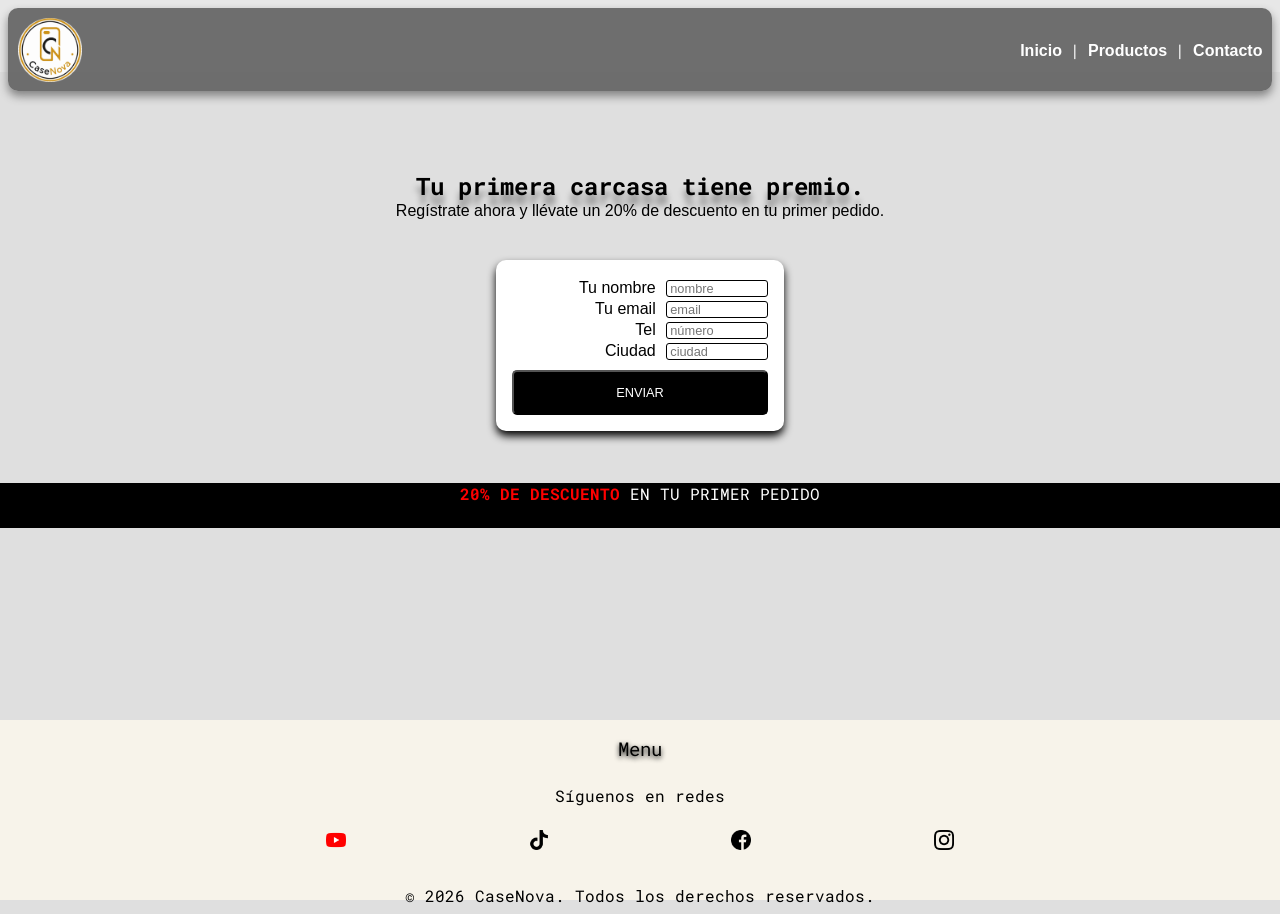
==== landing.html @ f1e0491a "Primeros datos" ====
<!DOCTYPE html>
<html lang="es">

<head>
    <meta charset="UTF-8">
    <meta name="viewport" content="width=device-width, initial-scale=1.0">
    <title>Ofertas CaseNova</title>
    <link rel="preconnect" href="https://fonts.googleapis.com">
    <link rel="preconnect" href="https://fonts.gstatic.com" crossorigin>
    <link href="https://fonts.googleapis.com/css2?family=Roboto+Mono:ital,wght@0,100..700;1,100..700&display=swap"
        rel="stylesheet">
    <link rel="stylesheet" href="/css/general.css">
    <link rel="stylesheet" href="/css/responsivo.css">
    <link rel="stylesheet" href="/css/colores.css">
    <link rel="stylesheet" href="/css/estilosLanding.css">
</head>
<style>
    
</style>
<body>
    <!-- CABECERA WEB -->
    <header id="landingWeb">
        <!-------MENU NAVAGACIÓN------>
     
        <nav class="menuSup2 menuSup">    
                <a href="/index.html">
                    <img src="/img/logo CaseNova.png" alt="Logo-CaseNova" id="logoWeb">
                </a> 
            <input type="checkbox" id="menuHam">
            <label for="menuHam">
                <span></span>
                <span></span>
                <span></span>
            </label>
            <ul class=" menuSuperior2">
                <li><a href="/index.html#cabecera" class="textoMenuH">Inicio</a></li>
                <li class="separador">|</li>
                <li><a href="/index.html#cuerpo" class="textoMenuH">Productos</a></li>
                <li class="separador">|</li>
                <li><a href="/index.html#pieWeb" class="textoMenuH">Contacto</a></li>
            </ul>
       </nav> 
       </header>
     

    
    <main class="cuerpoContacto">
                 <!---------TITULOS CABECERA----- -->

            <h2 id="tituloLanding">Tu primera carcasa tiene premio.</h2>
            <p id="parrafoLanding"> Regístrate ahora y llévate un 20% de descuento en tu primer pedido.</p>

           <section class="contenedorFormularioLanding">    
            <form action="" id="FormLanding">
                <section class="bloq1">
                    <label for="submit" class="formularioTexto">Tu nombre</label>
                    <input type="text" class="formulario formularioEnviar"  placeholder=" nombre">
                </section>
                 <section class="bloq2">
                     <label for="submit" class="formularioTexto">Tu email</label>
                     <input type="email" class="formulario formularioEnviar"  placeholder=" email">
                 </section>
                 <section class="bloq3">
                     <label for="submit" class="formularioTexto">Tel</label>
                     <input type="number" class="formulario formularioEnviar"  placeholder=" número">
                 </section>
                 <section class="bloq4">
                     <label for="submit" class="formularioTexto">Ciudad</label>
                     <input type="text" class="formulario formularioEnviar"  placeholder=" ciudad">
                 </section>
                <button type="submit" id="botonLanding">ENVIAR</button>
            </form>
            

        </section>
        <section class="barradaPromoLandig">
            <p class="textoPromo"><span>20% DE DESCUENTO</span> EN TU PRIMER PEDIDO</p>
        </section>

    </main>



    <!----- PIE DE PÁGINA---->
    <footer id="pieWebLanding">


        <!-- ----BLOQUE MENU INFERIRO PIE -->
        <details id="acordeonPie">
            <summary id="contenedorMenu">Menu</summary>
             <ul id="menuInferior">
            <li class="menuLista"><a href="/index.html#cabecera"class="textoMenuInf">Inicio</a></li>
            <li class="menuLista"><a href="/index.html#cuerpo"class="textoMenuInf">Productos</a></li>
            <li class="menuLista"><a href="/index.html#logo1"class="textoMenuInf">Contacto</a></li>
            </ul>
        </details>

        <!-- -------BLOQUE REDES SOCIALES---- -->

        <p id="textoRedes">Síguenos en redes</p>
        <div id="separadorPie"></div>
        <figure id="contenedorLogos">
            <a href="https://www.youtube.com/" target="_blank"><img src="/img/youtube.png" alt="" class="logo1 logosRedes" id="logosRedes1"></a>
            <a href="https://www.tiktok.com/es-419/" target="_blank"><img src="/img/tik-tok.png" alt="" class="logo2 logosRedes" id="logosRedes2"></a>
            <a href="https://www.facebook.com/login/?next=https%3A%2F%2Fwww.facebook.com%2F%3Flocale%3Des_ES" target="_blank"><img src="/img/facebook.png" alt="" class="logo3 logosRedes" id="logosRedes3"></a>
            <a href="https://www.instagram.com/" target="_blank"><img src="/img/instagram.png" alt="" class="logo4 logosRedes" id="logosRedes4"></a>
        </figure>


        <!-- ------COPY RIGHT----- -->
        <p id="textoPie">
            &copy; 2026 CaseNova. Todos los derechos reservados.
        </p>
    </footer>
</body>

</html>
---- css/general.css ----
/* CSS GENRALES */
        *,
        *::before,
        *::after {
            padding: 0;
            margin: 0;
            box-sizing: border-box;
            scroll-behavior: smooth;
        }

        body {
            
            width: 100vw;
            /* overflow: hidden; */
            font-family: "Roboto Mono", monospace;
            font-optical-sizing: auto;
            font-weight: 400;
            font-style: normal;
            background-color: #DFDFDF;
        }
      
             /*----- ESTILOS CABECERA WEB------ */
        #cabecera {
            width: 100%;
            min-height: clamp(400px, 60svh, 800px);
            height: auto;
            background-image: url(/img/HEROWEB.webp);
            background-repeat: no-repeat;
            background-size: cover;
            background-position: center;
            padding: 10px 10px;
            display: flex;
            flex-direction: column;
            justify-content: space-between;
            align-items: center;
            box-shadow: 0 5px 0px gray;
            gap: 2rem;
        }


        /* MENÚ HAMBURGUESA */
        .menuSup2 {
            position: relative;
            text-align: right;
            padding: 0 1rem;
        }
         #menuHam{
            display: none;
        }

        .menuSup2 label {
            display: none;
            width: 1.8rem;
            height: 1.35rem;
            flex-direction: column;
            justify-content: space-between;
        }
        .menuSup2 label span {
            display: block;
            height: 0.25rem;
            background-color: rgb(255, 255, 255);
            border-radius: 5px;
            transition: all 0.5s ease;
        }
        #menuHam:checked+label span:nth-child(1) {
            transform: translateY(0.55rem) rotate(45deg);
        }
          #menuHam:checked+label span:nth-child(2) {
            opacity: 0;
        }
          #menuHam:checked+label span:nth-child(3) {
            transform: translateY(-0.55rem) rotate(-45deg);
        }
      
        .menuSuperior2{
            list-style-type: none;
            display: flex;
            border-radius: 0 0 5px 5px;
        }
        a{
        padding: 0.5rem;
        }
        .separador{
            color: #ffffff;
        }
        .menuSuperior2 a{
            color: white;
            text-decoration: none;

        }

      
        
        /* ------CONTENDOR DE MENU---- */
           .menuSup {
            width: 100%;
            height: auto;
            padding: 0.1rem;
            background: rgba(87, 87, 87, 0.836);
            display: flex;
            align-items: center;
            justify-content: space-between;
            position: sticky;
            border-radius: 10px;
            top: 5px;
            box-shadow: 0 5px 10px gray;
        }

          .menuSuperior {
            width: 70%;
            list-style: none;
            display: flex;
            justify-content: center; 
            align-items: center;   
            background-color: #3a3a3a;         
        }
        
          .textoMenu{
            padding: 3px;
            border-radius: 5px;
            border: 1px var(--color-borde) solid;
            background-color: var(--color-superficie);
            margin:0 0.4rem;
            box-shadow: 0 2px 5px rgb(0, 0, 0);

        }
        .textoMenuH{
            font-size: 1rem;
        }
       
        .textoMenu:hover{
            box-shadow: 0 5px 10px gray;
            transform: scale(1.1);
            transition: all 0.5s ease;
        }

        /* ---BOTON PRINCIPAL HERO---- */

        .botonCtaHero{
            text-align: center;
            box-shadow: 0 2px 10px gray;
            margin-bottom: 1rem;
        }

        /* ----LOGOS COMFIANZA HERO--- */

        #contenedorLogosConfianza{
            width: fit-content;
            max-width: 90%;
            margin: 1rem auto 0 auto;
            padding: 0.7rem 1rem;
            display: flex;
            justify-content: center;
            align-items: center;
            gap:4rem ;
            background-color: rgba(255, 255, 255, 0.18);
            border: 1px solid rgba(255, 255, 255, 0.35);
            border-radius: 999px;
            backdrop-filter: blur(6px);
            box-shadow: 0 6px 18px rgba(0, 0, 0, 0.18);
        }
         .logosConfianza{
            max-width: 1rem;
        }

 
       
        /* -----EFECTOS LINK MENUS--- */
          a {
            font-family: Arial, Helvetica, sans-serif;
            font-weight: bold;

            text-decoration: none;
        }
          a:hover {
            color: var(--color-texto-suave);

        }
      
    
        /* ------LOGO HEADER DE LA MARCA---- */
   
        #logoWeb {
                width: clamp(30px, 5vw, 100px);
                aspect-ratio: 1 / 1;
                display: block;
        }


      /* ----TITULO WEB H1---- */
        
        #tituloWeb {
            text-align: center;
            font-size: clamp(2.5rem, 4vw, 4rem);
            color: white;
            text-shadow:  0 5px 8px rgba(229, 229, 229, 0.597);
            font-family: Impact, Haettenschweiler, 'Arial Narrow Bold', sans-serif;
        }
         #subtitulo {
            width: 80%;
            text-align: center;
            font-size: clamp(0.8rem, 3vw, 4rem);
            font-weight: 300;
            color: white;
            text-shadow:  0 2px 10px rgb(0, 0, 0);
            padding: 0 2rem;
        }

        /* ESTILO CUERPO */
        #cuerpo {
            width: 100%;
            min-height: 50vh;
            background-color: var(--color-superficie);
            display: flex;
            flex-direction: column;
            align-items: center;
            text-align: center;
            padding: 1rem;
            gap: 10px;
        }

        #contenedorCta,
        #contenedorFoto {
            width: 100%;
            display: flex;
            flex-direction: column;
            align-items: center;
            background-color: rgb(82, 82, 82);
            border: 2px var(--color-borde) solid;
            padding: 1.5rem;
            gap: 10px;
            border-radius: 0.5rem;
            box-shadow: 0 5px 10px gray;
        }

        #tituloCta,
        #tituloFoto {
            width: 80%;
            color: white;
            font-size: 1.2rem;
        }

        #textoCta,
        #textoFoto {
            width: 80%;
            color: white;
            text-align: center;
            font-size: 0.7rem;
            margin-bottom: 2rem;
        }

        #botonCta,
        .botonFoto {
            display: inline-block;
            width: fit-content;
            max-width: 80%;
            color: white;
            background: linear-gradient(135deg, #000000, #3a3a3a);
            padding: 0.75rem 1.2rem;
            border-radius: 999px;
            border: 1px solid var(--color-borde);
            font-size: 0.8rem;
            font-weight: 700;
            letter-spacing: 0.08rem;
            text-transform: uppercase;
            box-shadow: 0 6px 14px rgba(0, 0, 0, 0.35);
            transition: 
            transform 0.3s ease,
            box-shadow 0.3s ease,
            color 0.3s ease;
        }

        #botonCta:hover,
        .botonFoto:hover {
            background-color:var(--color-texto-suave);
            color:var(--color-fondo);
        }
        
        .fotoMovil{
            max-width: 90%;
            border-radius: 30px;
            padding: 1rem;
        }
        /* ESTILOS PIE DE PAGINA */
        #pieWeb {
            display: flex;
            flex-direction: column;
            align-items: center;
            gap: 0.1rem;
            background-color: var(--color-fondo);
        }

        /* -----MANU INFERIOR----- */

        #contenedorMenu{
            list-style: none;
        }
         #contenedorMenu:hover{
            color: gray;
        }
        

    
        .textoMenuInf{
            font-size: clamp(1.2rem, 2vw, 5rem);
            color: rgb(34, 34, 34);
            padding: 1rem;
            margin-top: 2rem;
            text-shadow: 0 2px 5px black;

        }
        #acordeonPie{
         font-size: clamp(1rem, 3vw, 5rem);
         text-shadow: 0 2px 5px black;   
         text-align: center;
         padding: 0.9rem;
         margin-top: 0.1rem;
         border-radius: 10px;
        }
        #menuInferior{
            list-style: none;
            text-align: left;
            margin: 1rem;
        }
        .menuLista{
            text-align: center;
            margin-top: 1rem;
        }

        /* -----FORMULARIO PIE WEB ------*/
        .contenedorFormulario{
            width: min(60%, 420px);
            padding: 1rem 1.2rem;
            border-radius: 12px;
            border: 1px solid rgba(0, 0, 0, 0.12);
            text-align: center;
            background-color: rgba(255, 255, 255, 0.65);
            box-shadow: 0 4px 12px rgba(0, 0, 0, 0.08);
            gap: 0.5rem;
        }
        .textoFormWeb{
            min-width: 60%;
            font-size: 0.8rem;
            margin: 10px;
            text-align: center;
            font-family: 'Franklin Gothic Medium', 'Arial Narrow', Arial, sans-serif;
        }
        .FormularioPieWeb{
            min-width: 80%;
        }
        #email{
            max-width: 70%;
            background-color: rgb(226, 226, 226);
            border-radius: 4px;
            color: black;
            margin: 0.3rem;
        }
        .botonForm{
            padding: 0.20rem 0.8rem;
            border-radius: 8px;
            border: 1px solid rgba(0, 0, 0, 0.25);
            background-color: transparent;
            color: black;
            font-family: "Roboto Mono", monospace;
            font-size: 0.68rem;
            font-weight: 600;
            cursor: pointer;
            transition: background-color 0.25s ease, color 0.25s ease, transform 0.25s ease;
        }
        /* logos redes */
        #separadorPie{
            width: 100%;
            height: 0.01rem;
            background-color: var(--color-texto-suave);
           
        }
        #textoRedes{
            width: 100%;
            text-align: center;
            font-size: 0.8rem;
            margin-top: 0.5rem;
        }
        #contenedorLogos{
            min-width: 50%;
            display: flex;
            justify-content:center;
            align-items: center;
            gap: 3rem;
            padding: 10px;
        }
        .logosRedes{
            width: clamp(10px, 4vw, 20px);
            height: clamp(10px, 4vw, 20px);
            margin: 0.2rem;
        }
        #textoPie{
            text-align: center;
            font-size: 0.5rem;
            padding: 0.5rem;    
        }
---- css/responsivo.css ----
@media screen and (min-width: 480px){
     .textoMenu{
            width: 100%;
            height: 100%;
            font-size: 1rem;
            margin: 0.5rem;
        }

        #tituloWeb {
            text-align: center;
            font-size: clamp(3rem, 4vw, 4rem);
        }
         #subtitulo {
            text-align: center;
            margin-top: 0.2rem;
            font-size: clamp(1rem, 3vw, 4rem);

        }
         #contenedorLogos{
            min-width: 50%;
            display: flex;
            justify-content:center;
            align-items: center;
            gap: 3rem;
        }

}

/* MENU OCULTO HAMBURGUESA */

  @media screen and (max-width: 500px){
            .menuSup2 label{
                display: flex;
            }
            .separador{
                display: none;
            }

             .menuSuperior2{
            font-size: 2rem;
            text-transform: uppercase;
            display: none;
            position: relative;
            top: 0;
            left: 0;
            width: fit-content;
            flex-direction: column;
            background-color: gray;
            padding: 1rem 0;
        }
             #menuHam:checked ~ .menuSuperior2{
           display: flex;
        }
        }

@media screen and (min-width: 768px){
    /* CABECERA*/

    /* menu superior */
        #menuSuperior{
            gap: 2rem;
            
        }
        .textoMenu{
            width: 100%;
            height: 100%;
            font-size: 1.4rem;
            font-weight: 500;
        }

        #tituloWeb {
            text-align: center;
            font-size: clamp(3rem, 6vw, 5rem);
            margin-top: 3rem;
        }
         #subtitulo {
            text-align: center;
            font-size: clamp(1.7rem, 3vw, 4rem);
        }



    /* CUERPO */
      #cuerpo {
            width: 100%;
            min-height: 50vh;
            background-color: var(--color-superficie);
            display: flex;
            flex-direction: column;
            align-items: center;
            text-align: center;
            padding: 1rem;
            gap: 10px;
        }

        /* CONTENEDOR FOTOS */
         #contenedorFotos{
            display: flex;
            flex-direction: row;
        }

         .fotoMovil{
            max-width: 50%;
            border-radius: 50px;
            padding: 1.5rem;
        }

        #contenedorCta,
        #contenedorFoto {
            width: 100%;
            display: flex;
            flex-direction: column;
            align-items: center;
            background-color: rgb(82, 82, 82);
            border: 2px var(--color-borde) solid;
            padding: 1.5rem;
            gap: 10px;
            border-radius: 0.5rem;
            box-shadow: 0 5px 10px gray;
        }
        #botonCta,
        .botonFoto {
            padding: 1rem 2rem;
            border: 1px solid var(--color-borde);
            font-size: 1.2rem;
            font-weight: 700;
            letter-spacing: 0.08rem;
        }

        /* textos contedores centrales */

        #tituloCta,
        #tituloFoto {
            width: 100%;
            font-size: 2.5rem;
        }

        #textoCta,
        #textoFoto {
            width: 100%;
            text-align: center;
            font-size: 1.2rem;
        }


        /* PIE DE WEB */

         #pieWeb {
            display: flex;
            flex-direction: column;
            align-items: center;
            gap:1rem;
            background-color: var(--color-fondo);
            padding: 2rem;
        }
        #acordeonPie{
            font-size: 2.5rem;
        }
        #textoMenuInf{
            font-size: 2rem;

        }
      
        #menuInferior{
            list-style: none;
            text-align: left;
            margin: 2rem;
        }
        /* logos redes */
        #separadorPie{
            width: 40%;
            height: 1px;
            background-color: var(--color-texto-suave);
           
        }
        #textoRedes{
            width: 100%;
            text-align: center;
            font-size: 1rem;
        }
   
    
        #textoPie{
            text-align: center;
            font-size: 0.8rem;    
        }
        


        
}

@media (min-width: 1024px){
     /* CABECERA*/

    /* menu superior */
        .textoMenu{
            width: 100%;
            font-size: 2rem;
            font-weight: 500;
        }

        #tituloWeb {
            text-align: center;
            margin-top: 5rem;
            font-size: clamp(4rem, 4vw, 5rem);
        }
        #subtitulo {
            text-align: center;
            font-size: clamp(1.5rem, 3vw, 4rem);
            margin: 2rem;
        }
        


    /* CUERPO */



        /* CONTENEDOR FOTOS */
        #contenedorFotos{
            display: flex;
            justify-content: center;
        }

        .fotoMovil{
            max-width: 50%;
            border-radius: 80px;
            padding: 2.5rem;
        }

        #contenedorCta,
        #contenedorFoto {
            width: 100%;
            display: flex;
            flex-direction: column;
            align-items: center;
            background-color: rgb(82, 82, 82);
            border: 2px var(--color-borde) solid;
            padding: 2rem;
            gap: 10px;
            border-radius: 0.5rem;
            box-shadow: 0 5px 10px gray;
        }

        /* textos contedores centrales */

        #tituloCta,
        #tituloFoto {
            width: 100%;
            font-family: Arial, Helvetica, sans-serif;
            font-weight: bold;
            font-size: 4rem;
        }

        #textoCta,
        #textoFoto {
            width: 100%;
            font-family: Arial, Helvetica, sans-serif;
            text-align: center;
            font-size: 1.7rem;
        }




        /* PIE DE WEB */
        
         #pieWeb {
            display: flex;
            flex-direction: column;
            align-items: center;
            gap:1.5rem;
            background-color: var(--color-fondo);
            padding: 2rem;
        }
        #acordeonPie{
            font-size: 1.2rem;
        }
        #textoMenuInf{
            width: 100%;
            font-size: 1.5rem;
            text-align: center;

        }
      
        #menuInferior{
            list-style: none;
            text-align: left;
            margin: 2rem;
        }
        /* logos redes */
        #separadorPie{
            width: 20%;
            height: 1px;
            background-color: var(--color-texto-suave);
           
        }
        #textoRedes{
            width: 100%;
            text-align: center;
            font-size: 1rem;
        }
        #contenedorLogos{
            min-width: 70%;
            display: flex;
            justify-content: space-evenly;
            align-items: center;
        }
        #logosRedes{
            width:2rem;
            height:2rem;
            margin: -2rem;
        }
        #textoPie{
            text-align: center;
            font-size: 1rem;    
        }

    
}
@media (min-width: 1440px){

    
        #logosWeb{
            width: 100rem;
            height: auto;
        }
    
}


@media (orientation: landscape) and (max-width: 480px){
  #cabecera{
        min-height: 80svh;
        height: auto;
        padding: 10px;
        box-sizing: border-box;
        justify-content: flex-start;
        gap: 2rem;
}


}
---- css/colores.css ----
:root{
  --color-fondo: #f7f3ea;
  --color-superficie: #ffffff;

  --color-primario: #123c2d;
  --color-primario-suave: #dcebdd;

  --color-secundario: #8b6f47;
  --color-acento: #d96c3d;
  --color-acento-hover: #b9552f;

  --color-texto: #1f2933;
  --color-texto-suave: #6b7280;

  --color-borde: #e2d6c2;
  --color-sombra: rgba(18, 60, 45, 0.15);
}
---- css/estilosLanding.css ----
body{
    margin: 0;
    height: 100%;
 }
 body{
    height: 100vh;
    display: grid;
    grid-template-rows: 10% 70% 20%;
 }
 /* ------MENU SUPERIOR LANDING---- */
   #menuSupLanding {
            width: 100%;
            padding: 0.1rem;
            background: rgba(255, 255, 255, 0.836);
            color: var(--color-superficie);
            display: flex;
            align-items: center;
            /* position: sticky; */
            border-radius: 5px;
            top: 5px;
            box-shadow: 0 5px 10px gray;
        }
 
 
 /* -------ESTILOS LADING------- */
        #landingWeb {
            width: 100%;
            height: 8vh;
            padding: 0.5rem;
            background-color: rgb(231, 231, 231);
            display: flex;
            flex-direction: column;
            gap: 1rem;
        }

           #pieWebLanding {
            width: 100%;
            display: flex;
            flex-direction: column;
            align-items: center;
            gap: 0.1rem;
            background-color: var(--color-fondo);
        }



        /* CUERPO LADING */
        .cuerpoContacto{
                width: 100%;
        }


        /* ----TITULOS LANDING----- */
       

    #tituloLanding{
        width: 100%;
        margin-top:5rem;
        padding: 0 4rem;
        text-align: center;
        text-shadow: 0 10px 6px grey;
    }
    #parrafoLanding{
        width: 100%;
        font-size: 1rem;
        text-align: center;
        padding: 0 4rem;
        margin-bottom: 0.5rem;
        font-family: 'Franklin Gothic Medium', 'Arial Narrow', Arial, sans-serif;
    }


    /* -----FORMULARIO LANDING------ */

    .contenedorFormularioLanding{
        display: flex;
        align-items: center;
        justify-content: center;
        width: 100%;
        padding: 2rem;
        text-align: center;
    
    }
    #FormLanding{
        display: flex;
        flex-direction: column;
        justify-content: center;
        align-items: center;
        max-width: 60%;
        text-align: left;
        background-color: rgb(255, 255, 255);
        padding: 1rem;
        border-radius: 10px;
        box-shadow: 0 5px 8px black;

    }
    .formulario{
        text-align: left;
        width: 20%;
        font-size: 0.8rem;
    }
    
    .formularioEnviar{
        width: 40%;
        color: black;
        font-size: 0.5rem;
        max-width: 50%;
        border: 1px black solid;
        border-radius: 3px;
        text-align: left;
        font-size: 0.8rem;
    }
    .formularioTexto{
        font-size: 1rem;
        font-family: 'Franklin Gothic Medium', 'Arial Narrow', Arial, sans-serif
    }
    .bloq1, 
    .bloq2,
    .bloq3,
    .bloq4,
    .bloq5 {
        width: 100%;
        text-align: right;
    }
    

    #botonLanding{
        width: 100%;
        padding: 0.8rem 1.5rem;
        margin-top: 10px;
        text-align: center;
        border-radius: 5px;
        background-color: black;
        font-size: 0.5rem;
        color: rgb(255, 255, 255);
        font-size: 0.8rem;
    }

    /*-------BARRA PROMOCION LANDING----- */
    .barradaPromoLandig{
        width: 100%;
        min-height: 5vh;
        background-color: black;
    }
    .textoPromo{
        color: white;
        text-align: center;
        margin: 20px;
    }
    .textoPromo span{
       font-weight: 800;
       color: red;
    }
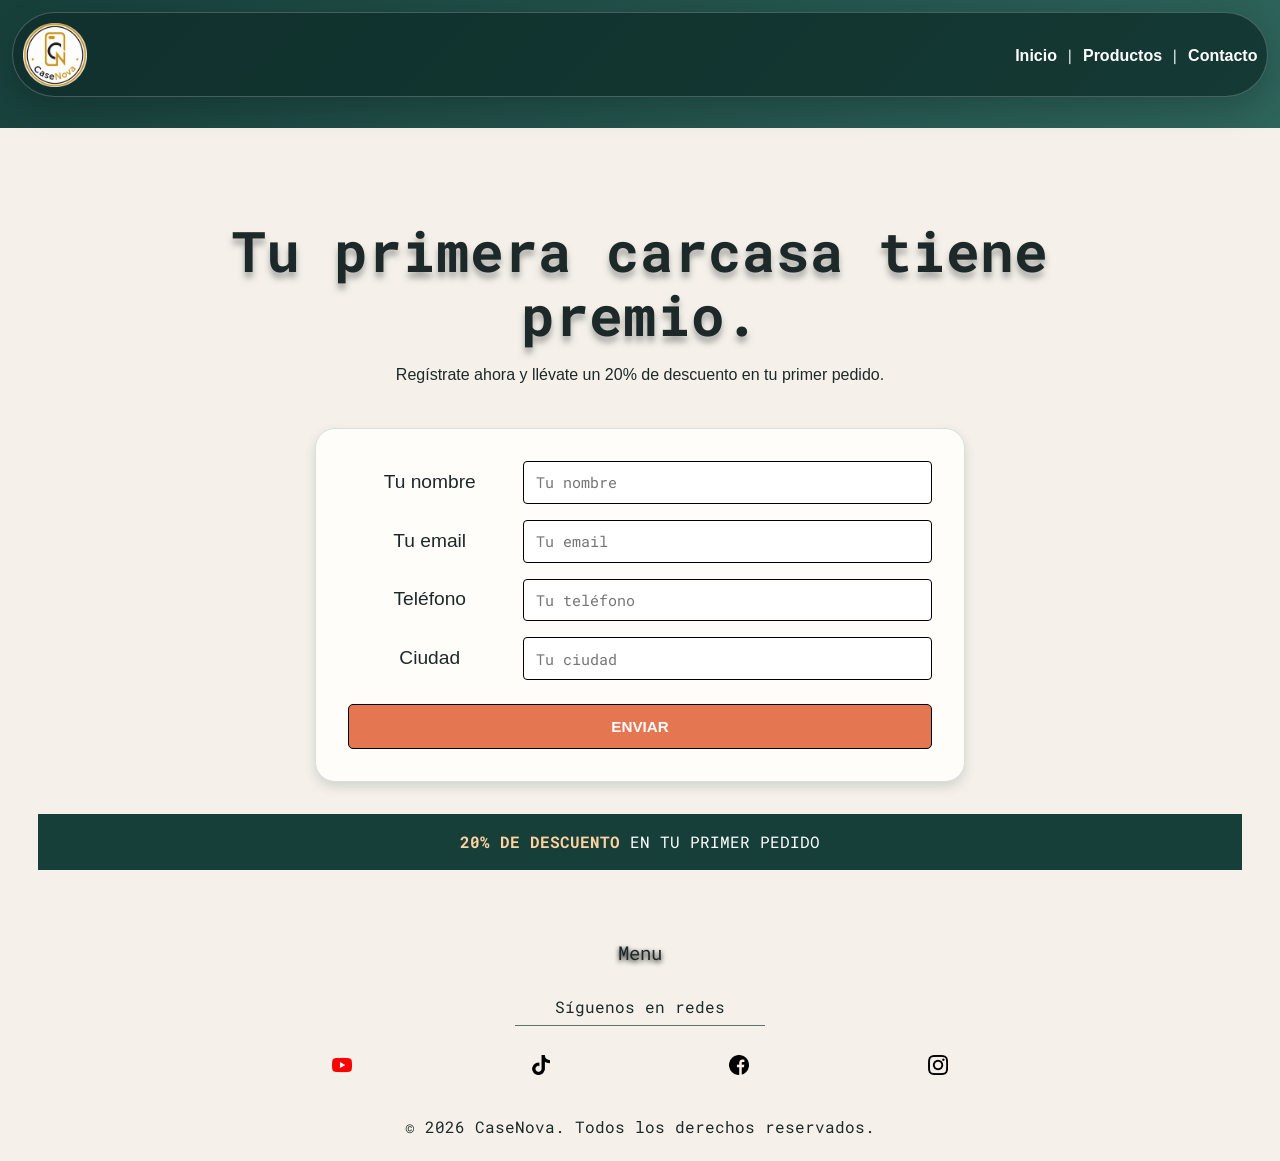
==== commit affad4d5: "Optimización colores y responsivo" ====
--- a/landing.html
+++ b/landing.html
@@ -9,10 +9,10 @@
     <link rel="preconnect" href="https://fonts.gstatic.com" crossorigin>
     <link href="https://fonts.googleapis.com/css2?family=Roboto+Mono:ital,wght@0,100..700;1,100..700&display=swap"
         rel="stylesheet">
-    <link rel="stylesheet" href="/css/general.css">
-    <link rel="stylesheet" href="/css/responsivo.css">
-    <link rel="stylesheet" href="/css/colores.css">
-    <link rel="stylesheet" href="/css/estilosLanding.css">
+    <link rel="stylesheet" href="css/colores.css">
+    <link rel="stylesheet" href="css/general.css">
+    <link rel="stylesheet" href="css/responsivo.css">
+    <link rel="stylesheet" href="css/estilosLanding.css">
 </head>
 <style>
     
@@ -23,8 +23,8 @@
         <!-------MENU NAVAGACIÓN------>
      
         <nav class="menuSup2 menuSup">    
-                <a href="/index.html">
-                    <img src="/img/logo CaseNova.png" alt="Logo-CaseNova" id="logoWeb">
+                <a href="index.html">
+                    <img src="img/logo CaseNova.png" alt="Logo de CaseNova" id="logoWeb">
                 </a> 
             <input type="checkbox" id="menuHam">
             <label for="menuHam">
@@ -33,11 +33,11 @@
                 <span></span>
             </label>
             <ul class=" menuSuperior2">
-                <li><a href="/index.html#cabecera" class="textoMenuH">Inicio</a></li>
+                <li><a href="index.html#cabecera" class="textoMenuH">Inicio</a></li>
                 <li class="separador">|</li>
-                <li><a href="/index.html#cuerpo" class="textoMenuH">Productos</a></li>
+                <li><a href="index.html#cuerpo" class="textoMenuH">Productos</a></li>
                 <li class="separador">|</li>
-                <li><a href="/index.html#pieWeb" class="textoMenuH">Contacto</a></li>
+                <li><a href="index.html#pieWeb" class="textoMenuH">Contacto</a></li>
             </ul>
        </nav> 
        </header>
@@ -53,20 +53,20 @@
            <section class="contenedorFormularioLanding">    
             <form action="" id="FormLanding">
                 <section class="bloq1">
-                    <label for="submit" class="formularioTexto">Tu nombre</label>
-                    <input type="text" class="formulario formularioEnviar"  placeholder=" nombre">
+                    <label for="nombre" class="formularioTexto">Tu nombre</label>
+                    <input type="text" id="nombre" name="nombre" class="formularioEnviar" placeholder="Tu nombre" autocomplete="name" required>
                 </section>
                  <section class="bloq2">
-                     <label for="submit" class="formularioTexto">Tu email</label>
-                     <input type="email" class="formulario formularioEnviar"  placeholder=" email">
+                     <label for="emailLanding" class="formularioTexto">Tu email</label>
+                     <input type="email" id="emailLanding" name="email" class="formularioEnviar" placeholder="Tu email" autocomplete="email" required>
                  </section>
                  <section class="bloq3">
-                     <label for="submit" class="formularioTexto">Tel</label>
-                     <input type="number" class="formulario formularioEnviar"  placeholder=" número">
+                     <label for="telefono" class="formularioTexto">Teléfono</label>
+                     <input type="tel" id="telefono" name="telefono" class="formularioEnviar" placeholder="Tu teléfono" autocomplete="tel">
                  </section>
                  <section class="bloq4">
-                     <label for="submit" class="formularioTexto">Ciudad</label>
-                     <input type="text" class="formulario formularioEnviar"  placeholder=" ciudad">
+                     <label for="ciudad" class="formularioTexto">Ciudad</label>
+                     <input type="text" id="ciudad" name="ciudad" class="formularioEnviar" placeholder="Tu ciudad" autocomplete="address-level2">
                  </section>
                 <button type="submit" id="botonLanding">ENVIAR</button>
             </form>
@@ -89,9 +89,9 @@
         <details id="acordeonPie">
             <summary id="contenedorMenu">Menu</summary>
              <ul id="menuInferior">
-            <li class="menuLista"><a href="/index.html#cabecera"class="textoMenuInf">Inicio</a></li>
-            <li class="menuLista"><a href="/index.html#cuerpo"class="textoMenuInf">Productos</a></li>
-            <li class="menuLista"><a href="/index.html#logo1"class="textoMenuInf">Contacto</a></li>
+            <li class="menuLista"><a href="index.html#cabecera" class="textoMenuInf">Inicio</a></li>
+            <li class="menuLista"><a href="index.html#cuerpo" class="textoMenuInf">Productos</a></li>
+            <li class="menuLista"><a href="index.html#pieWeb" class="textoMenuInf">Contacto</a></li>
             </ul>
         </details>
 
@@ -100,10 +100,10 @@
         <p id="textoRedes">Síguenos en redes</p>
         <div id="separadorPie"></div>
         <figure id="contenedorLogos">
-            <a href="https://www.youtube.com/" target="_blank"><img src="/img/youtube.png" alt="" class="logo1 logosRedes" id="logosRedes1"></a>
-            <a href="https://www.tiktok.com/es-419/" target="_blank"><img src="/img/tik-tok.png" alt="" class="logo2 logosRedes" id="logosRedes2"></a>
-            <a href="https://www.facebook.com/login/?next=https%3A%2F%2Fwww.facebook.com%2F%3Flocale%3Des_ES" target="_blank"><img src="/img/facebook.png" alt="" class="logo3 logosRedes" id="logosRedes3"></a>
-            <a href="https://www.instagram.com/" target="_blank"><img src="/img/instagram.png" alt="" class="logo4 logosRedes" id="logosRedes4"></a>
+            <a href="https://www.youtube.com/" target="_blank" rel="noopener noreferrer" aria-label="YouTube"><img src="img/youtube.png" alt="" class="logo1 logosRedes" id="logosRedes1"></a>
+            <a href="https://www.tiktok.com/es-419/" target="_blank" rel="noopener noreferrer" aria-label="TikTok"><img src="img/tik-tok.png" alt="" class="logo2 logosRedes" id="logosRedes2"></a>
+            <a href="https://www.facebook.com/" target="_blank" rel="noopener noreferrer" aria-label="Facebook"><img src="img/facebook.png" alt="" class="logo3 logosRedes" id="logosRedes3"></a>
+            <a href="https://www.instagram.com/" target="_blank" rel="noopener noreferrer" aria-label="Instagram"><img src="img/instagram.png" alt="" class="logo4 logosRedes" id="logosRedes4"></a>
         </figure>
 
 
--- a/css/colores.css
+++ b/css/colores.css
@@ -1,17 +1,16 @@
-:root{
-  --color-fondo: #f7f3ea;
-  --color-superficie: #ffffff;
-
-  --color-primario: #123c2d;
-  --color-primario-suave: #dcebdd;
-
-  --color-secundario: #8b6f47;
-  --color-acento: #d96c3d;
-  --color-acento-hover: #b9552f;
-
-  --color-texto: #1f2933;
-  --color-texto-suave: #6b7280;
-
-  --color-borde: #e2d6c2;
-  --color-sombra: rgba(18, 60, 45, 0.15);
+:root {
+  --color-fondo: #f5f1ea;
+  --color-superficie: #fffdf9;
+  --color-superficie-oscura: #173f3a;
+  --color-primario: #173f3a;
+  --color-primario-suave: #dce9e2;
+  --color-secundario: #b58b5b;
+  --color-acento: #e47752;
+  --color-acento-hover: #c85c3a;
+  --color-texto: #1d2928;
+  --color-texto-suave: #62706c;
+  --color-borde: #d9e0d9;
+  --color-sombra: rgba(23, 63, 58, 0.16);
+  --radio: 1.25rem;
+  --ancho-contenido: 72rem;
 }
--- a/css/general.css
+++ b/css/general.css
@@ -9,32 +9,33 @@
         }
 
         body {
-            
-            width: 100vw;
-            /* overflow: hidden; */
+            width: 100%;
+            min-width: 320px;
+            overflow-x: hidden;
             font-family: "Roboto Mono", monospace;
             font-optical-sizing: auto;
             font-weight: 400;
             font-style: normal;
-            background-color: #DFDFDF;
+            background-color: var(--color-fondo);
+            color: var(--color-texto);
         }
       
              /*----- ESTILOS CABECERA WEB------ */
         #cabecera {
             width: 100%;
-            min-height: clamp(400px, 60svh, 800px);
+            min-height: min(48rem, 92svh);
             height: auto;
-            background-image: url(/img/HEROWEB.webp);
+            background-image: linear-gradient(180deg, rgba(11, 35, 33, 0.18), rgba(11, 35, 33, 0.72)), url(../img/HEROWEB.webp);
             background-repeat: no-repeat;
             background-size: cover;
             background-position: center;
-            padding: 10px 10px;
+            padding: 0.75rem clamp(1rem, 4vw, 3rem) 2.5rem;
             display: flex;
             flex-direction: column;
             justify-content: space-between;
             align-items: center;
-            box-shadow: 0 5px 0px gray;
-            gap: 2rem;
+            box-shadow: inset 0 -1px rgba(255, 255, 255, 0.15);
+            gap: 1.5rem;
         }
 
 
@@ -65,10 +66,10 @@
         #menuHam:checked+label span:nth-child(1) {
             transform: translateY(0.55rem) rotate(45deg);
         }
-          #menuHam:checked+label span:nth-child(2) {
+        #menuHam:checked+label span:nth-child(2) {
             opacity: 0;
         }
-          #menuHam:checked+label span:nth-child(3) {
+        #menuHam:checked+label span:nth-child(3) {
             transform: translateY(-0.55rem) rotate(-45deg);
         }
       
@@ -96,14 +97,15 @@
             width: 100%;
             height: auto;
             padding: 0.1rem;
-            background: rgba(87, 87, 87, 0.836);
+            background: rgba(15, 45, 42, 0.78);
             display: flex;
             align-items: center;
             justify-content: space-between;
             position: sticky;
-            border-radius: 10px;
+            border: 1px solid rgba(255, 255, 255, 0.22);
+            border-radius: 999px;
             top: 5px;
-            box-shadow: 0 5px 10px gray;
+            box-shadow: 0 0.75rem 2rem rgba(0, 0, 0, 0.2);
         }
 
           .menuSuperior {
@@ -159,14 +161,10 @@
             backdrop-filter: blur(6px);
             box-shadow: 0 6px 18px rgba(0, 0, 0, 0.18);
         }
-         .logosConfianza{
-            max-width: 1rem;
-        }
-
- 
+    
        
         /* -----EFECTOS LINK MENUS--- */
-          a {
+        a {
             font-family: Arial, Helvetica, sans-serif;
             font-weight: bold;
 
@@ -191,15 +189,18 @@
         
         #tituloWeb {
             text-align: center;
-            font-size: clamp(2.5rem, 4vw, 4rem);
+            max-width: 42rem;
+            font-size: clamp(3.25rem, 10vw, 7rem);
+            line-height: 0.95;
             color: white;
             text-shadow:  0 5px 8px rgba(229, 229, 229, 0.597);
             font-family: Impact, Haettenschweiler, 'Arial Narrow Bold', sans-serif;
         }
          #subtitulo {
-            width: 80%;
-            text-align: center;
-            font-size: clamp(0.8rem, 3vw, 4rem);
+            width: min(100%, 48rem);
+            text-align: center;
+            font-size: clamp(1rem, 2.4vw, 1.5rem);
+            line-height: 1.6;
             font-weight: 300;
             color: white;
             text-shadow:  0 2px 10px rgb(0, 0, 0);
@@ -210,13 +211,14 @@
         #cuerpo {
             width: 100%;
             min-height: 50vh;
-            background-color: var(--color-superficie);
-            display: flex;
-            flex-direction: column;
-            align-items: center;
-            text-align: center;
-            padding: 1rem;
-            gap: 10px;
+            max-width: var(--ancho-contenido);
+            margin: 0 auto;
+            background-color: var(--color-fondo);
+            display: grid;
+            grid-template-columns: repeat(2, minmax(0, 1fr));
+            text-align: center;
+            padding: clamp(2rem, 6vw, 5rem) 1rem;
+            gap: 1.25rem;
         }
 
         #contenedorCta,
@@ -225,19 +227,19 @@
             display: flex;
             flex-direction: column;
             align-items: center;
-            background-color: rgb(82, 82, 82);
-            border: 2px var(--color-borde) solid;
-            padding: 1.5rem;
-            gap: 10px;
-            border-radius: 0.5rem;
-            box-shadow: 0 5px 10px gray;
+            background-color: var(--color-superficie-oscura);
+            border: 1px solid rgba(255, 255, 255, 0.12);
+            padding: clamp(1.5rem, 4vw, 3rem);
+            gap: 1rem;
+            border-radius: var(--radio);
+            box-shadow: 0 1rem 2.5rem var(--color-sombra);
         }
 
         #tituloCta,
         #tituloFoto {
             width: 80%;
             color: white;
-            font-size: 1.2rem;
+            font-size: clamp(1.5rem, 3vw, 2.5rem);
         }
 
         #textoCta,
@@ -245,7 +247,8 @@
             width: 80%;
             color: white;
             text-align: center;
-            font-size: 0.7rem;
+            font-size: clamp(0.85rem, 1.5vw, 1rem);
+            line-height: 1.7;
             margin-bottom: 2rem;
         }
 
@@ -255,16 +258,16 @@
             width: fit-content;
             max-width: 80%;
             color: white;
-            background: linear-gradient(135deg, #000000, #3a3a3a);
+            background: var(--color-acento);
             padding: 0.75rem 1.2rem;
-            border-radius: 999px;
+            border-radius: 0.6rem;
             border: 1px solid var(--color-borde);
             font-size: 0.8rem;
             font-weight: 700;
             letter-spacing: 0.08rem;
             text-transform: uppercase;
             box-shadow: 0 6px 14px rgba(0, 0, 0, 0.35);
-            transition: 
+            transition:
             transform 0.3s ease,
             box-shadow 0.3s ease,
             color 0.3s ease;
@@ -272,22 +275,27 @@
 
         #botonCta:hover,
         .botonFoto:hover {
-            background-color:var(--color-texto-suave);
-            color:var(--color-fondo);
+            background-color: var(--color-acento-hover);
+            color: white;
+            transform: translateY(-2px);
         }
         
         .fotoMovil{
-            max-width: 90%;
-            border-radius: 30px;
-            padding: 1rem;
+            width: 50%;
+            max-width: 15rem;
+            border-radius: 1rem;
+            padding: 0.5rem;
         }
         /* ESTILOS PIE DE PAGINA */
         #pieWeb {
+            max-width: 100%;
             display: flex;
             flex-direction: column;
             align-items: center;
-            gap: 0.1rem;
-            background-color: var(--color-fondo);
+            gap: 1rem;
+            background-color: var(--color-superficie-oscura);
+            color: white;
+            padding: 3rem 1rem 1.5rem;
         }
 
         /* -----MANU INFERIOR----- */
@@ -295,7 +303,8 @@
         #contenedorMenu{
             list-style: none;
         }
-         #contenedorMenu:hover{
+
+        #contenedorMenu:hover{
             color: gray;
         }
         
--- a/css/responsivo.css
+++ b/css/responsivo.css
@@ -341,4 +341,61 @@
 }
 
 
+}
+
+/* Ajustes fluidos: mantienen el contenido legible sin depender de tamaños fijos. */
+@media (max-width: 767px) {
+    #cuerpo {
+        grid-template-columns: 1fr;
+    }
+
+    #contenedorFotos {
+        display: flex;
+        justify-content: center;
+        gap: 0.5rem;
+    }
+
+    .fotoMovil {
+        width: 48%;
+        padding: 0.25rem;
+    }
+
+    .menuSup {
+        border-radius: 0.75rem;
+    }
+}
+
+@media (min-width: 768px) {
+    #cuerpo {
+        max-width: var(--ancho-contenido);
+    }
+
+    #contenedorFoto {
+        grid-column: 1 / -1;
+        display: grid;
+        grid-template-columns: 1fr 1fr;
+        align-items: center;
+        text-align: left;
+    }
+
+    #contenedorFoto #contenedorFotos {
+        grid-row: span 3;
+    }
+
+    #contenedorFoto #tituloFoto,
+    #contenedorFoto #textoFoto,
+    #contenedorFoto #botonFoto {
+        width: 100%;
+        text-align: left;
+    }
+}
+
+@media (min-width: 1100px) {
+    #cuerpo {
+        grid-template-columns: minmax(0, 0.8fr) minmax(0, 1.2fr);
+    }
+
+    #contenedorFoto {
+        grid-column: auto;
+    }
 }
--- a/css/estilosLanding.css
+++ b/css/estilosLanding.css
@@ -1,155 +1,366 @@
- body{
+/* ---------- RESET GENERAL ---------- */
+*,
+*::before,
+*::after {
     margin: 0;
-    height: 100%;
- }
- body{
-    height: 100vh;
+    padding: 0;
+    box-sizing: border-box;
+}
+
+/* ---------- VARIABLES GENERALES ---------- */
+:root {
+    --color-fondo: #f5f1ea;
+    --color-superficie: #fffdf9;
+    --color-texto: #1d2928;
+    --color-sombra: rgba(23, 63, 58, 0.16);
+    --color-primario: #173f3a;
+    --color-acento: #e47752;
+    --color-borde: #d9e0d9;
+    --ancho-formulario: 650px;
+}
+
+/* ---------- DOCUMENTO GENERAL ---------- */
+html {
+    width: 100%;
+    min-height: 100%;
+    scroll-behavior: smooth;
+}
+
+body {
+    width: 100%;
+    min-height: 100vh;
     display: grid;
-    grid-template-rows: 10% 70% 20%;
- }
- /* ------MENU SUPERIOR LANDING---- */
-   #menuSupLanding {
-            width: 100%;
-            padding: 0.1rem;
-            background: rgba(255, 255, 255, 0.836);
-            color: var(--color-superficie);
-            display: flex;
-            align-items: center;
-            /* position: sticky; */
-            border-radius: 5px;
-            top: 5px;
-            box-shadow: 0 5px 10px gray;
-        }
- 
- 
- /* -------ESTILOS LADING------- */
-        #landingWeb {
-            width: 100%;
-            height: 8vh;
-            padding: 0.5rem;
-            background-color: rgb(231, 231, 231);
-            display: flex;
-            flex-direction: column;
-            gap: 1rem;
-        }
-
-           #pieWebLanding {
-            width: 100%;
-            display: flex;
-            flex-direction: column;
-            align-items: center;
-            gap: 0.1rem;
-            background-color: var(--color-fondo);
-        }
-
-
-
-        /* CUERPO LADING */
-        .cuerpoContacto{
-                width: 100%;
-        }
-
-
-        /* ----TITULOS LANDING----- */
-       
-
-    #tituloLanding{
-        width: 100%;
-        margin-top:5rem;
-        padding: 0 4rem;
-        text-align: center;
-        text-shadow: 0 10px 6px grey;
-    }
-    #parrafoLanding{
-        width: 100%;
-        font-size: 1rem;
-        text-align: center;
-        padding: 0 4rem;
-        margin-bottom: 0.5rem;
-        font-family: 'Franklin Gothic Medium', 'Arial Narrow', Arial, sans-serif;
-    }
-
-
-    /* -----FORMULARIO LANDING------ */
-
-    .contenedorFormularioLanding{
-        display: flex;
-        align-items: center;
-        justify-content: center;
-        width: 100%;
-        padding: 2rem;
-        text-align: center;
-    
-    }
-    #FormLanding{
-        display: flex;
-        flex-direction: column;
-        justify-content: center;
-        align-items: center;
-        max-width: 60%;
-        text-align: left;
-        background-color: rgb(255, 255, 255);
-        padding: 1rem;
-        border-radius: 10px;
-        box-shadow: 0 5px 8px black;
-
-    }
-    .formulario{
-        text-align: left;
-        width: 20%;
-        font-size: 0.8rem;
-    }
-    
-    .formularioEnviar{
-        width: 40%;
-        color: black;
-        font-size: 0.5rem;
-        max-width: 50%;
-        border: 1px black solid;
-        border-radius: 3px;
-        text-align: left;
-        font-size: 0.8rem;
-    }
-    .formularioTexto{
-        font-size: 1rem;
-        font-family: 'Franklin Gothic Medium', 'Arial Narrow', Arial, sans-serif
-    }
-    .bloq1, 
+    grid-template-rows: auto 1fr auto;
+    overflow-x: hidden;
+    background-color: var(--color-fondo);
+    color: var(--color-texto);
+    font-family: "Roboto Mono", monospace;
+}
+
+/* ---------- CABECERA LANDING ---------- */
+#landingWeb {
+    width: 100%;
+    min-height: 8rem;
+    padding: 0.75rem;
+    display: flex;
+    flex-direction: column;
+    gap: 1rem;
+    background: linear-gradient(135deg, #173f3a, #2e655b);
+}
+
+/* ---------- MENÚ SUPERIOR LANDING ---------- */
+#menuSupLanding {
+    width: 100%;
+    min-height: 3.5rem;
+    padding: 0.5rem 1rem;
+    display: flex;
+    align-items: center;
+    justify-content: space-between;
+    gap: 1rem;
+    background: rgba(255, 255, 255, 0.836);
+    color: var(--color-texto);
+    border-radius: 5px;
+    box-shadow: 0 5px 10px rgba(128, 128, 128, 0.65);
+}
+
+/* ---------- CUERPO PRINCIPAL LANDING ---------- */
+.cuerpoContacto {
+    width: 100%;
+    min-width: 0;
+    padding: clamp(1rem, 3vw, 2.5rem);
+    display: flex;
+    flex-direction: column;
+    align-items: center;
+}
+
+/* ---------- TÍTULO LANDING ---------- */
+#tituloLanding {
+    width: 100%;
+    max-width: 1000px;
+    margin-top: clamp(1rem, 4vw, 4rem);
+    padding: 0 clamp(1rem, 5vw, 4rem);
+    text-align: center;
+    font-size: clamp(1.8rem, 5vw, 3.5rem);
+    line-height: 1.15;
+    text-shadow: 0 6px 6px rgba(128, 128, 128, 0.65);
+}
+
+/* ---------- PÁRRAFO LANDING ---------- */
+#parrafoLanding {
+    width: 100%;
+    max-width: 850px;
+    margin: 1rem auto 0.5rem;
+    padding: 0 clamp(1rem, 5vw, 4rem);
+    text-align: center;
+    font-size: clamp(0.9rem, 2vw, 1rem);
+    line-height: 1.6;
+    font-family: "Franklin Gothic Medium", "Arial Narrow", Arial, sans-serif;
+}
+
+/* ---------- CONTENEDOR DEL FORMULARIO ---------- */
+.contenedorFormularioLanding {
+    width: 100%;
+    padding: clamp(1rem, 4vw, 2rem);
+    display: flex;
+    align-items: center;
+    justify-content: center;
+}
+
+/* ---------- FORMULARIO LANDING ---------- */
+#FormLanding {
+    width: min(100%, var(--ancho-formulario));
+    padding: clamp(1rem, 4vw, 2rem);
+    display: flex;
+    flex-direction: column;
+    align-items: stretch;
+    gap: 1rem;
+    background-color: var(--color-superficie);
+    border: 1px solid var(--color-borde);
+    border-radius: 1.25rem;
+    box-shadow: 0 5px 12px var(--color-sombra);
+}
+
+/* ---------- TEXTO DEL FORMULARIO ---------- */
+.formularioTexto {
+    width: 100%;
+    text-align: center;
+    font-size: clamp(1rem, 2vw, 1.2rem);
+    line-height: 1.4;
+    font-family: "Franklin Gothic Medium", "Arial Narrow", Arial, sans-serif;
+}
+
+/* ---------- BLOQUES DEL FORMULARIO ---------- */
+.bloq1,
+.bloq2,
+.bloq3,
+.bloq4,
+.bloq5 {
+    width: 100%;
+    display: grid;
+    grid-template-columns: minmax(120px, 0.8fr) minmax(0, 2fr);
+    align-items: center;
+    gap: 0.75rem;
+}
+
+/* ---------- ETIQUETAS DEL FORMULARIO ---------- */
+.formulario {
+    width: 100%;
+    font-size: clamp(0.8rem, 1.5vw, 0.95rem);
+    text-align: right;
+    line-height: 1.3;
+}
+
+/* ---------- CAMPOS DEL FORMULARIO ---------- */
+.formularioEnviar {
+    width: 100%;
+    min-width: 0;
+    max-width: none;
+    min-height: 2.5rem;
+    padding: 0.65rem 0.75rem;
+    color: black;
+    background-color: white;
+    border: 1px solid black;
+    border-radius: 4px;
+    text-align: left;
+    font-size: clamp(0.8rem, 1.5vw, 0.95rem);
+    font-family: inherit;
+    outline: none;
+    transition:
+        border-color 0.25s ease,
+        box-shadow 0.25s ease;
+}
+
+/* ---------- CAMPOS DEL FORMULARIO EN FOCO ---------- */
+.formularioEnviar:focus {
+    border-color: #555555;
+    box-shadow: 0 0 0 3px rgba(0, 0, 0, 0.12);
+}
+
+/* ---------- ÁREA DE TEXTO ---------- */
+textarea.formularioEnviar {
+    min-height: 7rem;
+    resize: vertical;
+}
+
+/* ---------- BOTÓN LANDING ---------- */
+#botonLanding {
+    width: 100%;
+    min-height: 2.8rem;
+    padding: 0.8rem 1.5rem;
+    margin-top: 0.5rem;
+    color: white;
+    background-color: var(--color-acento);
+    border: 1px solid black;
+    border-radius: 5px;
+    text-align: center;
+    font-size: clamp(0.8rem, 1.5vw, 0.95rem);
+    font-weight: 700;
+    cursor: pointer;
+    transition:
+        transform 0.25s ease,
+        background-color 0.25s ease,
+        box-shadow 0.25s ease;
+}
+
+/* ---------- EFECTO DEL BOTÓN ---------- */
+#botonLanding:hover {
+    background-color: #c85c3a;
+    box-shadow: 0 4px 10px rgba(0, 0, 0, 0.35);
+    transform: translateY(-2px);
+}
+
+/* ---------- BOTÓN ACTIVO ---------- */
+#botonLanding:active {
+    transform: translateY(0);
+}
+
+/* ---------- BARRA DE PROMOCIÓN LANDING ---------- */
+.barradaPromoLandig {
+    width: 100%;
+    min-height: 3.5rem;
+    padding: 0.75rem 1rem;
+    display: flex;
+    align-items: center;
+    justify-content: center;
+    background-color: var(--color-primario);
+}
+
+/* ---------- TEXTO DE PROMOCIÓN ---------- */
+.textoPromo {
+    margin: 0;
+    color: white;
+    text-align: center;
+    font-size: clamp(0.8rem, 2vw, 1rem);
+    line-height: 1.4;
+}
+
+/* ---------- TEXTO DESTACADO DE PROMOCIÓN ---------- */
+.textoPromo span {
+    color: #ffd29f;
+    font-weight: 800;
+}
+
+/* ---------- PIE DE PÁGINA LANDING ---------- */
+#pieWebLanding {
+    width: 100%;
+    padding: 1rem;
+    display: flex;
+    flex-direction: column;
+    align-items: center;
+    gap: 0.5rem;
+    background-color: var(--color-fondo);
+}
+
+/* ---------- TABLET ---------- */
+@media (max-width: 768px) {
+    /* ---------- MENÚ SUPERIOR TABLET ---------- */
+    #menuSupLanding {
+        padding: 0.5rem 0.75rem;
+    }
+
+    /* ---------- TÍTULO TABLET ---------- */
+    #tituloLanding {
+        margin-top: 1.5rem;
+    }
+
+    /* ---------- FORMULARIO TABLET ---------- */
+    #FormLanding {
+        width: min(100%, 560px);
+    }
+
+    /* ---------- BLOQUES DEL FORMULARIO TABLET ---------- */
+    .bloq1,
     .bloq2,
     .bloq3,
     .bloq4,
     .bloq5 {
+        grid-template-columns: minmax(100px, 0.7fr) minmax(0, 1.8fr);
+    }
+}
+
+/* ---------- MÓVIL ---------- */
+@media (max-width: 600px) {
+    /* ---------- CABECERA MÓVIL ---------- */
+    #landingWeb {
+        min-height: auto;
+        padding: 0.5rem;
+    }
+
+    /* ---------- MENÚ SUPERIOR MÓVIL ---------- */
+    #menuSupLanding {
+        min-height: auto;
+        padding: 0.65rem;
+        flex-wrap: wrap;
+    }
+
+    /* ---------- CUERPO PRINCIPAL MÓVIL ---------- */
+    .cuerpoContacto {
+        padding: 1rem 0.75rem;
+    }
+
+    /* ---------- TÍTULO MÓVIL ---------- */
+    #tituloLanding {
+        margin-top: 1rem;
+        padding: 0 0.5rem;
+    }
+
+    /* ---------- PÁRRAFO MÓVIL ---------- */
+    #parrafoLanding {
+        padding: 0 0.5rem;
+    }
+
+    /* ---------- CONTENEDOR DEL FORMULARIO MÓVIL ---------- */
+    .contenedorFormularioLanding {
+        padding: 1rem 0;
+    }
+
+    /* ---------- FORMULARIO MÓVIL ---------- */
+    #FormLanding {
         width: 100%;
-        text-align: right;
-    }
-    
-
-    #botonLanding{
-        width: 100%;
-        padding: 0.8rem 1.5rem;
-        margin-top: 10px;
-        text-align: center;
-        border-radius: 5px;
-        background-color: black;
-        font-size: 0.5rem;
-        color: rgb(255, 255, 255);
-        font-size: 0.8rem;
-    }
-
-    /*-------BARRA PROMOCION LANDING----- */
-    .barradaPromoLandig{
-        width: 100%;
-        min-height: 5vh;
-        background-color: black;
-    }
-    .textoPromo{
-        color: white;
-        text-align: center;
-        margin: 20px;
-    }
-    .textoPromo span{
-       font-weight: 800;
-       color: red;
-    }
-   
- +        padding: 1rem;
+        border-radius: 8px;
+    }
+
+    /* ---------- BLOQUES DEL FORMULARIO MÓVIL ---------- */
+    .bloq1,
+    .bloq2,
+    .bloq3,
+    .bloq4,
+    .bloq5 {
+        grid-template-columns: 1fr;
+        gap: 0.35rem;
+    }
+
+    /* ---------- ETIQUETAS DEL FORMULARIO MÓVIL ---------- */
+    .formulario {
+        text-align: left;
+    }
+
+    /* ---------- CAMPOS DEL FORMULARIO MÓVIL ---------- */
+    .formularioEnviar {
+        min-height: 2.75rem;
+    }
+
+    /* ---------- BOTÓN MÓVIL ---------- */
+    #botonLanding {
+        min-height: 3rem;
+    }
+}
+
+/* ---------- MÓVILES PEQUEÑOS ---------- */
+@media (max-width: 360px) {
+    /* ---------- FORMULARIO EN MÓVILES PEQUEÑOS ---------- */
+    #FormLanding {
+        padding: 0.8rem;
+    }
+
+    /* ---------- TÍTULO EN MÓVILES PEQUEÑOS ---------- */
+    #tituloLanding {
+        font-size: 1.65rem;
+    }
+
+    /* ---------- TEXTO PROMOCIONAL EN MÓVILES PEQUEÑOS ---------- */
+    .textoPromo {
+        font-size: 0.75rem;
+    }
+}
